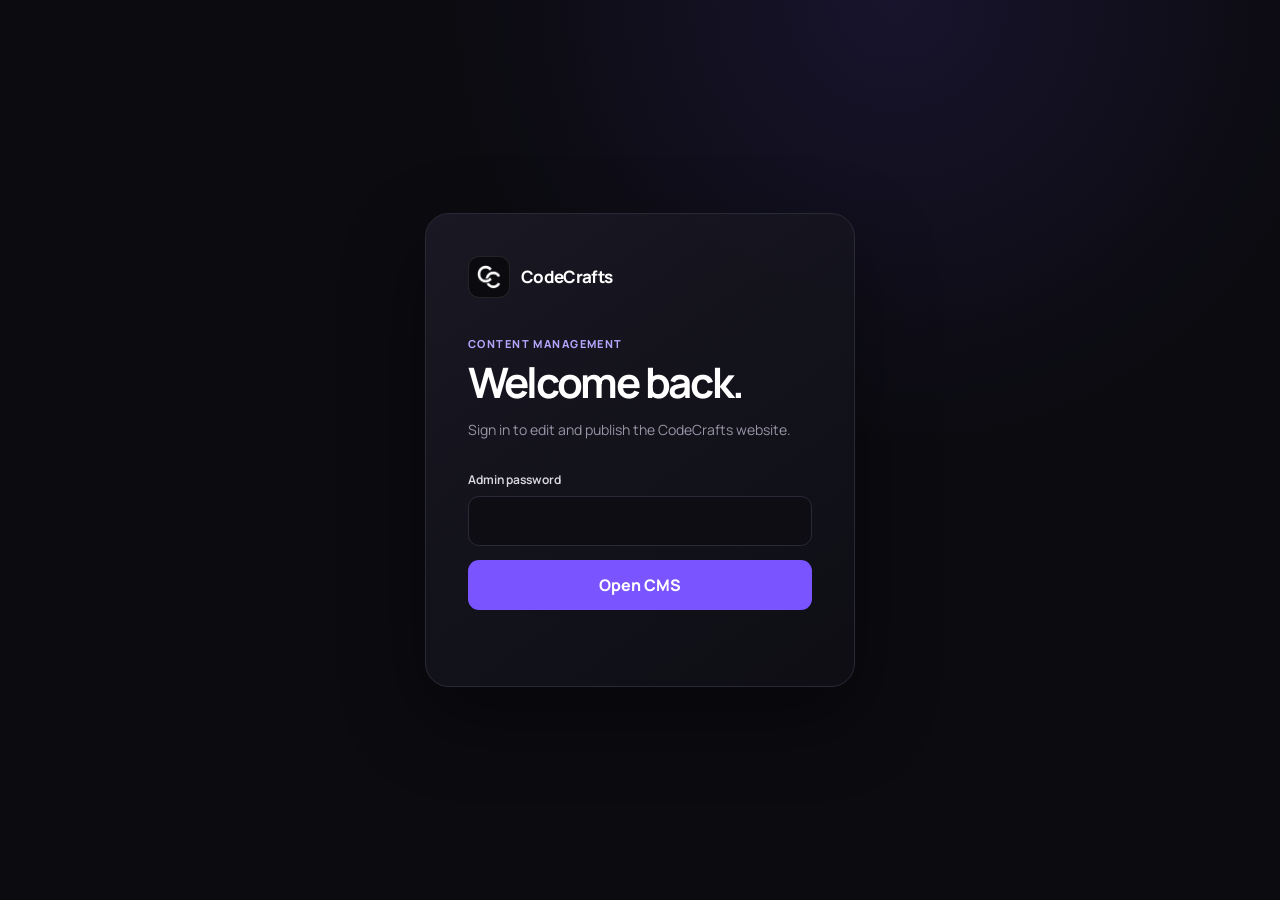
==== admin/index.html @ f63d1296 "Refine CMS editing and live preview" ====
<!doctype html>
<html lang="en">
<head>
  <meta charset="utf-8">
  <meta name="viewport" content="width=device-width, initial-scale=1">
  <meta name="robots" content="noindex,nofollow,noarchive">
  <title>CodeCrafts CMS</title>
  <link rel="icon" href="/assets/favicon-32.png" sizes="32x32">
  <link rel="stylesheet" href="/admin/admin.css">
</head>
<body>
  <main class="login-view" id="login-view">
    <form class="login-card" id="login-form">
      <div class="admin-brand"><img src="/assets/codecrafts-mark-white.png" alt=""><span>CodeCrafts</span></div>
      <p class="eyebrow">Content management</p>
      <h1>Welcome back.</h1>
      <p>Sign in to edit and publish the CodeCrafts website.</p>
      <label>Admin password<input id="password" name="password" type="password" autocomplete="current-password" required></label>
      <button type="submit">Open CMS</button>
      <p class="form-message" id="login-message" role="status"></p>
    </form>
  </main>

  <div class="cms-app" id="cms-app" hidden>
    <aside class="cms-sidebar">
      <a class="admin-brand" href="/" target="_blank" rel="noopener"><img src="/assets/codecrafts-mark-white.png" alt=""><span>CodeCrafts</span></a>
      <div class="sidebar-title"><p>Website CMS</p><span>Edit content without touching code.</span></div>
      <nav id="cms-nav" aria-label="CMS sections"></nav>
      <div class="sidebar-bottom">
        <a href="/" target="_blank" rel="noopener">View website</a>
        <button type="button" id="logout-button">Sign out</button>
      </div>
    </aside>

    <main class="cms-main">
      <header class="cms-header">
        <div><p class="eyebrow" id="section-eyebrow">Website content</p><h1 id="section-title">General</h1></div>
        <div class="publish-area">
          <span class="save-state" id="save-state">Saved</span>
          <button class="mobile-preview-link" id="mobile-preview-button" type="button">Live preview</button>
          <button class="publish-button" id="publish-button" type="button" disabled>Publish changes</button>
        </div>
      </header>

      <div class="cms-notice" id="cms-notice" hidden></div>
      <section class="editor" id="editor" aria-live="polite"></section>
    </main>

    <section class="cms-preview" aria-label="Live website preview">
      <header class="preview-header">
        <div class="preview-status"><span aria-hidden="true"></span><div><strong>Live preview</strong><small>Only you can see unpublished changes</small></div></div>
        <div class="preview-actions">
          <div class="preview-sizes" aria-label="Preview size">
            <button class="active" type="button" data-preview-size="desktop">Desktop</button>
            <button type="button" data-preview-size="tablet">Tablet</button>
            <button type="button" data-preview-size="mobile">Mobile</button>
          </div>
          <a id="open-preview" href="/" target="_blank" rel="noopener">Open page <span aria-hidden="true">↗</span></a>
          <button class="preview-close" id="preview-close" type="button" aria-label="Close live preview">Close</button>
        </div>
      </header>
      <div class="preview-canvas" data-preview-size="desktop">
        <iframe id="preview-frame" src="/" title="CodeCrafts live website preview"></iframe>
      </div>
    </section>
  </div>

  <template id="loading-template"><div class="loading"><span></span><p>Loading website content...</p></div></template>
  <script src="/admin/admin.js" defer></script>
</body>
</html>
---- admin/admin.css ----
@font-face{font-family:Manrope;src:url('/assets/vendor/manrope-latin-variable.woff2') format('woff2');font-weight:200 800;font-style:normal;font-display:swap}
:root{--ink:#0b0b10;--panel:#121219;--panel-2:#191824;--line:#2a2936;--muted:#9895a6;--paper:#f5f4f1;--white:#fff;--violet:#7954ff;--violet-soft:#b6a6ff;--danger:#ff817a;--success:#74d8a2}
*{box-sizing:border-box}
html{background:var(--ink);color:var(--white);font-family:Manrope,Arial,sans-serif}
body{margin:0;min-height:100vh;overflow-x:hidden;background:radial-gradient(circle at 70% 0,rgba(121,84,255,.12),transparent 35%),var(--ink)}
button,input,textarea{font:inherit}
button{cursor:pointer}
[hidden]{display:none!important}
.login-view{min-height:100vh;display:grid;grid-template-columns:minmax(0,1fr);place-content:center;padding:24px}
.login-card{width:min(100%,430px);min-width:0;justify-self:center;padding:42px;border:1px solid var(--line);border-radius:24px;background:linear-gradient(145deg,rgba(25,24,36,.98),rgba(14,14,20,.98));box-shadow:0 30px 80px rgba(0,0,0,.35)}
.admin-brand{display:flex;align-items:center;gap:11px;color:#fff;text-decoration:none;font-size:17px;font-weight:750;letter-spacing:-.04em}
.admin-brand img{width:42px;height:42px;padding:8px;border:1px solid rgba(255,255,255,.1);border-radius:11px;background:#0a0a0f;object-fit:contain}
.eyebrow{margin:0 0 10px;color:var(--violet-soft);font-size:11px;font-weight:750;letter-spacing:.13em;text-transform:uppercase}
.login-card>.eyebrow{margin-top:38px}
.login-card h1{margin:0;font-size:42px;line-height:1;letter-spacing:-.055em}
.login-card>p:not(.eyebrow):not(.form-message){margin:16px 0 30px;color:var(--muted);font-size:14px;line-height:1.6}
.login-card label{display:grid;gap:8px;color:#d8d6df;font-size:12px;font-weight:650}
.login-card input,.field input,.field textarea{width:100%;border:1px solid var(--line);border-radius:11px;outline:0;background:#0d0d13;color:#fff;transition:border-color .2s,box-shadow .2s}
.login-card input{height:50px;padding:0 15px}
.login-card input:focus,.field input:focus,.field textarea:focus{border-color:var(--violet);box-shadow:0 0 0 3px rgba(121,84,255,.13)}
.login-card button,.publish-button{border:0;border-radius:11px;background:var(--violet);color:#fff;font-weight:750}
.login-card button{width:100%;height:50px;margin-top:14px}
.form-message{min-height:20px;margin:14px 0 0;color:var(--danger);font-size:12px}
.cms-app{height:100vh;display:grid;grid-template-columns:216px clamp(480px,30vw,560px) minmax(480px,1fr);overflow:hidden}
.cms-sidebar{position:sticky;top:0;height:100vh;padding:24px 18px 18px;border-right:1px solid var(--line);background:rgba(8,8,12,.92);backdrop-filter:blur(18px);display:flex;flex-direction:column}
.cms-sidebar>.admin-brand{padding:0 8px}
.sidebar-title{margin:34px 8px 18px}
.sidebar-title p{margin:0 0 5px;font-size:12px;font-weight:750}
.sidebar-title span{color:#777483;font-size:11px;line-height:1.5}
#cms-nav{display:grid;gap:4px}
#cms-nav button{display:flex;align-items:center;gap:11px;width:100%;padding:11px 13px;border:0;border-radius:9px;background:transparent;color:#9794a3;text-align:left;font-size:13px;font-weight:600}
#cms-nav button::before{content:'';width:7px;height:7px;border:1px solid #53505f;border-radius:50%}
#cms-nav button:hover{background:#15141d;color:#fff}
#cms-nav button.active{background:#1d192c;color:#fff}
#cms-nav button.active::before{border-color:var(--violet);background:var(--violet);box-shadow:0 0 0 4px rgba(121,84,255,.12)}
.sidebar-bottom{margin-top:auto;padding:18px 8px 0;border-top:1px solid var(--line);display:flex;justify-content:space-between;gap:10px}
.sidebar-bottom a,.sidebar-bottom button{border:0;background:none;color:#858190;font-size:11px;text-decoration:none}
.sidebar-bottom a:hover,.sidebar-bottom button:hover{color:#fff}
.cms-main{height:100vh;min-width:0;padding:34px 30px 80px;overflow-y:auto;scrollbar-gutter:stable}
.cms-header{position:sticky;top:0;z-index:10;margin:-34px -30px 30px;padding:23px 30px 19px;border-bottom:1px solid rgba(42,41,54,.8);background:rgba(11,11,16,.94);backdrop-filter:blur(18px);display:flex;align-items:center;justify-content:space-between;gap:18px}
.cms-header h1{margin:0;font-size:31px;letter-spacing:-.05em}
.publish-area{display:flex;align-items:center;gap:10px}
.save-state{color:var(--muted);font-size:11px}
.save-state.dirty{color:#efc873}
.save-state.success{color:var(--success)}
.publish-button{min-height:42px;padding:11px 16px;white-space:nowrap;box-shadow:0 10px 30px rgba(121,84,255,.2);transition:opacity .2s,transform .2s,background .2s}
.publish-button:not(:disabled):hover{transform:translateY(-1px);background:#8867ff}
.publish-button:disabled{cursor:not-allowed;opacity:.38;box-shadow:none}
.mobile-preview-link{display:none;padding:0;border:0;background:transparent;color:#c9c5d1;font-size:11px;font-weight:700}
.cms-notice{max-width:100%;margin-bottom:24px;padding:15px 17px;border:1px solid #4a3e27;border-radius:11px;background:#1d1911;color:#e6ca8c;font-size:12px;line-height:1.55;white-space:normal;overflow-wrap:anywhere}
.editor{min-width:0;max-width:100%}
.editor-group{width:100%;min-width:0;max-width:100%;margin-bottom:28px;padding:0;border:0;background:transparent}
.editor-group>.group-heading{display:flex;align-items:start;justify-content:space-between;gap:20px;margin-bottom:21px;padding-bottom:17px;border-bottom:1px solid var(--line)}
.group-heading h2,.group-heading h3{margin:0;text-transform:capitalize;letter-spacing:-.035em}
.group-heading h2{font-size:20px}.group-heading h3{font-size:15px}
.group-heading p{margin:4px 0 0;color:var(--muted);font-size:11px}
.field-grid{display:grid;grid-template-columns:repeat(2,minmax(0,1fr));gap:20px 16px;min-width:0}
.field{display:grid;gap:8px;min-width:0}
.field.full{grid-column:1/-1}
.field label{color:#b9b6c2;font-size:11px;font-weight:700;text-transform:capitalize}
.field input,.field textarea{padding:13px 14px;font-size:13px;line-height:1.5}
.field input{height:48px}.field textarea{min-height:106px;resize:vertical}
.content-panel{grid-column:1/-1;min-width:0;max-width:100%;border:1px solid var(--line);border-radius:14px;background:linear-gradient(145deg,rgba(25,24,36,.72),rgba(15,15,21,.72));overflow:hidden}
.content-panel>summary{list-style:none;display:flex;align-items:center;justify-content:space-between;gap:16px;padding:17px 19px;cursor:pointer;color:#f4f2f8;font-size:14px;font-weight:720;text-transform:capitalize;user-select:none}
.content-panel>summary::-webkit-details-marker{display:none}
.content-panel>summary::after{content:'+';display:grid;place-items:center;width:24px;height:24px;border:1px solid #3a3748;border-radius:50%;color:#9d98aa;font-size:16px;font-weight:400;transition:color .2s}
.content-panel[open]>summary::after{content:'−';color:var(--violet-soft)}
.content-panel[open]>summary{border-bottom:1px solid var(--line)}
.content-panel__body{padding:20px}
.media-field{display:grid;grid-template-columns:minmax(0,1fr) auto;gap:8px}.media-upload{position:relative;display:grid;place-items:center;min-width:88px;padding:0 12px;border:1px solid var(--line);border-radius:10px;background:#191822;color:#bbb7c7;font-size:10px;font-weight:700;overflow:hidden}.media-upload:hover{border-color:#4e4965;color:#fff}.media-upload input{position:absolute;inset:0;width:100%;height:100%;opacity:0;cursor:pointer}
.field-note{color:#686574;font-size:10px}
.repeater{display:grid;gap:14px}
.repeater-item{position:relative;padding:18px;border:1px solid #302e3e;border-radius:13px;background:rgba(9,9,14,.62)}
.repeater-item>.group-heading{margin-bottom:16px;padding-bottom:12px}
.item-actions{display:flex;gap:6px}
.icon-button,.add-button{border:1px solid var(--line);background:#181722;color:#aaa7b5}
.icon-button{width:29px;height:29px;border-radius:8px}
.icon-button:hover,.add-button:hover{border-color:#4e4965;color:#fff}
.icon-button.danger:hover{border-color:#76413f;color:var(--danger)}
.add-button{margin-top:12px;padding:9px 12px;border-radius:8px;font-size:11px;font-weight:650}
.primitive-list{display:grid;gap:8px}
.primitive-row{display:grid;grid-template-columns:minmax(0,1fr) 32px;gap:8px}
.primitive-row input{height:40px;padding:0 11px;border:1px solid var(--line);border-radius:8px;background:#0d0d13;color:#fff;outline:0}
.loading{display:grid;place-items:center;gap:12px;padding:80px;color:var(--muted);font-size:12px}.loading span{width:24px;height:24px;border:2px solid #353241;border-top-color:var(--violet);border-radius:50%;animation:spin .8s linear infinite}@keyframes spin{to{transform:rotate(360deg)}}
.cms-preview{height:100vh;min-width:0;border-left:1px solid var(--line);background:#e7e5e1;display:grid;grid-template-rows:70px minmax(0,1fr)}
.preview-header{position:relative;z-index:2;padding:0 20px;border-bottom:1px solid #d8d5cf;background:#faf9f6;color:#111;display:flex;align-items:center;justify-content:space-between;gap:18px}
.preview-status{display:flex;align-items:flex-start;gap:9px}.preview-status>span{width:10px;height:10px;margin-top:3px;border-radius:50%;background:#19b877;box-shadow:0 0 0 4px rgba(25,184,119,.12)}.preview-status div{display:grid;gap:2px}.preview-status strong{font-size:12px}.preview-status small{color:#77716c;font-size:9px}
.preview-actions{display:flex;align-items:center;gap:10px}.preview-actions>a{padding:11px 13px;border-radius:8px;background:#121117;color:#fff;text-decoration:none;font-size:10px;font-weight:750;white-space:nowrap}.preview-actions>a span{margin-left:8px;color:var(--violet-soft)}
.preview-sizes{display:flex;padding:3px;border:1px solid #dfdcd6;border-radius:9px;background:#efede9}.preview-sizes button{height:28px;padding:0 9px;border:0;border-radius:6px;background:transparent;color:#77716c;font-size:9px;font-weight:700}.preview-sizes button:hover{color:#111}.preview-sizes button.active{background:#fff;color:#111;box-shadow:0 1px 5px rgba(30,24,18,.1)}
.preview-close{display:none;height:34px;padding:0 11px;border:1px solid #d5d1cb;border-radius:8px;background:#fff;color:#111;font-size:10px;font-weight:750}
.preview-canvas{min-width:0;min-height:0;padding:0;background:#dfddd8;display:flex;justify-content:center;overflow:auto;transition:padding .25s}
.preview-canvas iframe{width:100%;height:100%;flex:0 0 auto;border:0;background:#f6f5f2;box-shadow:0 0 0 1px rgba(20,18,16,.08);transition:width .25s,border-radius .25s}
.preview-canvas[data-preview-size="tablet"]{padding:24px}.preview-canvas[data-preview-size="tablet"] iframe{width:min(100%,768px);height:1024px;border-radius:14px}
.preview-canvas[data-preview-size="mobile"]{padding:24px}.preview-canvas[data-preview-size="mobile"] iframe{width:min(100%,390px);height:844px;border-radius:18px}
@media(max-width:1450px) and (min-width:1181px){.cms-app{grid-template-columns:190px minmax(430px,490px) minmax(420px,1fr)}.cms-main{padding-inline:24px}.cms-header{margin-inline:-24px;padding-inline:24px}.preview-sizes button{padding-inline:7px}}
@media(max-width:1180px) and (min-width:821px){.cms-app{grid-template-columns:210px minmax(0,1fr)}.cms-preview{display:none}.mobile-preview-link{display:inline}.field-grid{grid-template-columns:repeat(2,minmax(0,1fr))}}
@media(max-width:820px){.cms-app{display:block;width:100%;height:auto;max-width:100%;overflow:hidden}.cms-sidebar{position:static;width:100%;min-width:0;max-width:100%;height:auto;padding:16px;border-right:0;border-bottom:1px solid var(--line);overflow:hidden}.cms-sidebar>.admin-brand,.sidebar-title{display:none}#cms-nav{display:flex;width:100%;min-width:0;max-width:100%;overflow-x:auto;overflow-y:hidden;padding-bottom:3px}#cms-nav button{flex:0 0 auto;width:auto;white-space:nowrap}.sidebar-bottom{display:none}.cms-main{width:100%;height:auto;min-width:0;max-width:100%;padding:24px 16px 60px;overflow:hidden}.cms-header{top:0;width:auto;min-width:0;margin:-24px -16px 25px;padding:17px 16px}.cms-header h1{min-width:0;font-size:22px}.cms-header .eyebrow{display:none}.publish-area{flex:0 0 auto;gap:9px}.save-state{display:none}.publish-button{padding:10px 12px;font-size:11px}.cms-notice,.editor{width:100%;min-width:0;max-width:100%}.field-grid{grid-template-columns:minmax(0,1fr)}.field{grid-column:1;min-width:0}.editor-group{padding:17px}.login-card{padding:28px}.media-field{grid-template-columns:1fr}.media-upload{height:40px}.cms-preview{display:none}}

@media(max-width:820px){.mobile-preview-link{display:inline}.editor-group{padding:0}.content-panel__body{padding:16px}.cms-sidebar{padding-block:14px}.cms-main{width:100vw;max-width:100vw}.cms-header{width:100vw;display:grid;grid-template-columns:minmax(0,1fr) auto}.cms-notice,.editor{width:calc(100vw - 32px);max-width:calc(100vw - 32px)}.field input,.field textarea{min-width:0;max-width:100%}}
@media(max-width:520px){.cms-header{align-items:center}.cms-header h1{font-size:20px}.mobile-preview-link{display:inline;font-size:10px}.publish-button{min-width:82px;min-height:38px;padding:9px 11px;font-size:0}.publish-button::after{content:'Publish';font-size:11px}.publish-button[data-publishing="true"]::after{content:'Publishing…'}.content-panel>summary{padding:15px 16px}.repeater-item{padding:14px}}

@media(max-width:1180px){.cms-app.preview-open .cms-preview{position:fixed;inset:0;z-index:100;display:grid;width:100vw;height:100vh;border:0}.cms-app.preview-open .preview-close{display:inline-block}.cms-app.preview-open .preview-header{padding-inline:16px}.cms-app.preview-open .preview-canvas{min-height:0}}
@media(max-width:700px){.cms-app.preview-open .preview-header{gap:8px}.cms-app.preview-open .preview-status small,.cms-app.preview-open .preview-sizes{display:none}.cms-app.preview-open .preview-actions{gap:6px}.cms-app.preview-open .preview-actions>a{padding-inline:10px}}
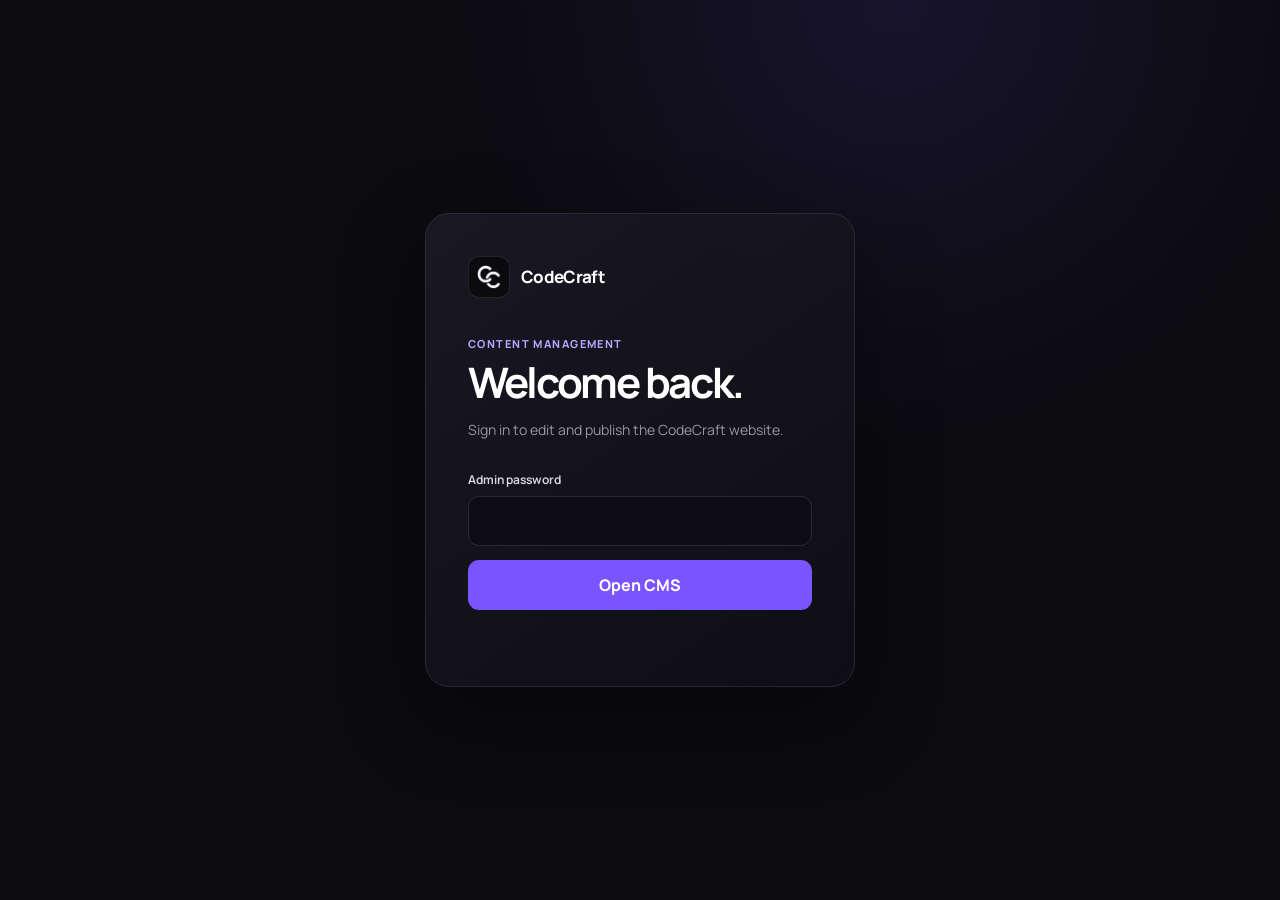
==== commit ea884a97: "Add CRM and AI automation service positioning" ====
--- a/admin/index.html
+++ b/admin/index.html
@@ -4,17 +4,18 @@
   <meta charset="utf-8">
   <meta name="viewport" content="width=device-width, initial-scale=1">
   <meta name="robots" content="noindex,nofollow,noarchive">
-  <title>CodeCrafts CMS</title>
-  <link rel="icon" href="/assets/favicon-32.png" sizes="32x32">
+  <title>CodeCraft CMS</title>
+  <link rel="icon" type="image/png" sizes="256x256" href="/assets/codecrafts-favicon.png">
+  <link rel="apple-touch-icon" href="/assets/codecrafts-favicon.png">
   <link rel="stylesheet" href="/admin/admin.css">
 </head>
 <body>
   <main class="login-view" id="login-view">
     <form class="login-card" id="login-form">
-      <div class="admin-brand"><img src="/assets/codecrafts-mark-white.png" alt=""><span>CodeCrafts</span></div>
+      <div class="admin-brand"><img src="/assets/codecrafts-mark-white.png" alt=""><span>CodeCraft</span></div>
       <p class="eyebrow">Content management</p>
       <h1>Welcome back.</h1>
-      <p>Sign in to edit and publish the CodeCrafts website.</p>
+      <p>Sign in to edit and publish the CodeCraft website.</p>
       <label>Admin password<input id="password" name="password" type="password" autocomplete="current-password" required></label>
       <button type="submit">Open CMS</button>
       <p class="form-message" id="login-message" role="status"></p>
@@ -23,8 +24,11 @@
 
   <div class="cms-app" id="cms-app" hidden>
     <aside class="cms-sidebar">
-      <a class="admin-brand" href="/" target="_blank" rel="noopener"><img src="/assets/codecrafts-mark-white.png" alt=""><span>CodeCrafts</span></a>
-      <div class="sidebar-title"><p>Website CMS</p><span>Edit content without touching code.</span></div>
+      <a class="admin-brand" href="/" target="_blank" rel="noopener"><img src="/assets/codecrafts-mark-white.png" alt=""><span>CodeCraft</span></a>
+      <div class="sidebar-context">
+        <p id="section-eyebrow">Website content</p>
+        <div><strong id="section-title">General</strong><span class="save-state" id="save-state">Saved</span></div>
+      </div>
       <nav id="cms-nav" aria-label="CMS sections"></nav>
       <div class="sidebar-bottom">
         <a href="/" target="_blank" rel="noopener">View website</a>
@@ -33,22 +37,17 @@
     </aside>
 
     <main class="cms-main">
-      <header class="cms-header">
-        <div><p class="eyebrow" id="section-eyebrow">Website content</p><h1 id="section-title">General</h1></div>
-        <div class="publish-area">
-          <span class="save-state" id="save-state">Saved</span>
-          <button class="mobile-preview-link" id="mobile-preview-button" type="button">Live preview</button>
-          <button class="publish-button" id="publish-button" type="button" disabled>Publish changes</button>
-        </div>
-      </header>
-
       <div class="cms-notice" id="cms-notice" hidden></div>
       <section class="editor" id="editor" aria-live="polite"></section>
+      <div class="publish-area">
+        <button class="mobile-preview-link" id="mobile-preview-button" type="button">Live preview</button>
+        <button class="publish-button" id="publish-button" type="button" disabled>Publish changes</button>
+      </div>
     </main>
 
     <section class="cms-preview" aria-label="Live website preview">
       <header class="preview-header">
-        <div class="preview-status"><span aria-hidden="true"></span><div><strong>Live preview</strong><small>Only you can see unpublished changes</small></div></div>
+        <div class="preview-status"><span aria-hidden="true"></span><div><strong>Click content to edit</strong><small>Select any highlighted text, image or section</small></div></div>
         <div class="preview-actions">
           <div class="preview-sizes" aria-label="Preview size">
             <button class="active" type="button" data-preview-size="desktop">Desktop</button>
--- a/admin/admin.css
+++ b/admin/admin.css
@@ -1,5 +1,5 @@
 @font-face{font-family:Manrope;src:url('/assets/vendor/manrope-latin-variable.woff2') format('woff2');font-weight:200 800;font-style:normal;font-display:swap}
-:root{--ink:#0b0b10;--panel:#121219;--panel-2:#191824;--line:#2a2936;--muted:#9895a6;--paper:#f5f4f1;--white:#fff;--violet:#7954ff;--violet-soft:#b6a6ff;--danger:#ff817a;--success:#74d8a2}
+:root{--ink:#0b0b10;--panel:#121219;--panel-2:#191824;--line:#2a2936;--muted:#9895a6;--paper:#f5f4f1;--white:#fff;--violet:#7954ff;--violet-soft:#b6a6ff;--danger:#ff817a;--success:#74d8a2;--cms-sidebar:216px;--cms-editor:clamp(480px,30vw,560px)}
 *{box-sizing:border-box}
 html{background:var(--ink);color:var(--white);font-family:Manrope,Arial,sans-serif}
 body{margin:0;min-height:100vh;overflow-x:hidden;background:radial-gradient(circle at 70% 0,rgba(121,84,255,.12),transparent 35%),var(--ink)}
@@ -21,14 +21,16 @@
 .login-card button,.publish-button{border:0;border-radius:11px;background:var(--violet);color:#fff;font-weight:750}
 .login-card button{width:100%;height:50px;margin-top:14px}
 .form-message{min-height:20px;margin:14px 0 0;color:var(--danger);font-size:12px}
-.cms-app{height:100vh;display:grid;grid-template-columns:216px clamp(480px,30vw,560px) minmax(480px,1fr);overflow:hidden}
-.cms-sidebar{position:sticky;top:0;height:100vh;padding:24px 18px 18px;border-right:1px solid var(--line);background:rgba(8,8,12,.92);backdrop-filter:blur(18px);display:flex;flex-direction:column}
+.cms-app{height:100vh;display:grid;grid-template-columns:var(--cms-sidebar) var(--cms-editor) minmax(480px,1fr);overflow:hidden}
+.cms-sidebar{position:sticky;top:0;height:100vh;padding:20px 18px 18px;border-right:1px solid var(--line);background:rgba(8,8,12,.92);backdrop-filter:blur(18px);display:flex;flex-direction:column}
 .cms-sidebar>.admin-brand{padding:0 8px}
-.sidebar-title{margin:34px 8px 18px}
-.sidebar-title p{margin:0 0 5px;font-size:12px;font-weight:750}
-.sidebar-title span{color:#777483;font-size:11px;line-height:1.5}
-#cms-nav{display:grid;gap:4px}
-#cms-nav button{display:flex;align-items:center;gap:11px;width:100%;padding:11px 13px;border:0;border-radius:9px;background:transparent;color:#9794a3;text-align:left;font-size:13px;font-weight:600}
+.sidebar-context{margin:26px 8px 14px;padding:0 0 14px;border-bottom:1px solid var(--line)}
+.sidebar-context p{margin:0 0 7px;color:#777483;font-size:9px;font-weight:700;line-height:1.35;letter-spacing:.06em;text-transform:uppercase}
+.sidebar-context>div{display:flex;align-items:baseline;justify-content:space-between;gap:10px}
+.sidebar-context strong{display:block;color:#fff;font-size:17px;line-height:1.15;letter-spacing:-.035em}
+.sidebar-context .save-state{flex:0 0 auto;font-size:9px}
+#cms-nav{display:grid;gap:2px}
+#cms-nav button{display:flex;align-items:center;gap:11px;width:100%;padding:10px 13px;border:0;border-radius:9px;background:transparent;color:#9794a3;text-align:left;font-size:13px;font-weight:600}
 #cms-nav button::before{content:'';width:7px;height:7px;border:1px solid #53505f;border-radius:50%}
 #cms-nav button:hover{background:#15141d;color:#fff}
 #cms-nav button.active{background:#1d192c;color:#fff}
@@ -36,10 +38,10 @@
 .sidebar-bottom{margin-top:auto;padding:18px 8px 0;border-top:1px solid var(--line);display:flex;justify-content:space-between;gap:10px}
 .sidebar-bottom a,.sidebar-bottom button{border:0;background:none;color:#858190;font-size:11px;text-decoration:none}
 .sidebar-bottom a:hover,.sidebar-bottom button:hover{color:#fff}
-.cms-main{height:100vh;min-width:0;padding:34px 30px 80px;overflow-y:auto;scrollbar-gutter:stable}
+.cms-main{height:100vh;min-width:0;padding:30px 30px 100px;overflow-y:auto;scrollbar-gutter:stable}
 .cms-header{position:sticky;top:0;z-index:10;margin:-34px -30px 30px;padding:23px 30px 19px;border-bottom:1px solid rgba(42,41,54,.8);background:rgba(11,11,16,.94);backdrop-filter:blur(18px);display:flex;align-items:center;justify-content:space-between;gap:18px}
 .cms-header h1{margin:0;font-size:31px;letter-spacing:-.05em}
-.publish-area{display:flex;align-items:center;gap:10px}
+.publish-area{position:fixed;z-index:30;left:calc(var(--cms-sidebar) + var(--cms-editor) - 24px);bottom:22px;transform:translateX(-100%);display:flex;align-items:center;gap:10px;padding:7px;border:1px solid rgba(70,66,84,.72);border-radius:14px;background:rgba(17,16,24,.92);box-shadow:0 18px 45px rgba(0,0,0,.34);backdrop-filter:blur(18px)}
 .save-state{color:var(--muted);font-size:11px}
 .save-state.dirty{color:#efc873}
 .save-state.success{color:var(--success)}
@@ -60,6 +62,8 @@
 .field label{color:#b9b6c2;font-size:11px;font-weight:700;text-transform:capitalize}
 .field input,.field textarea{padding:13px 14px;font-size:13px;line-height:1.5}
 .field input{height:48px}.field textarea{min-height:106px;resize:vertical}
+.field.located{position:relative;animation:locateField 1.4s ease}.field.located label{color:#c6baff}.field.located input,.field.located textarea{border-color:var(--violet);box-shadow:0 0 0 3px rgba(121,84,255,.16)}
+@keyframes locateField{0%{transform:translateX(0)}25%{transform:translateX(3px)}50%{transform:translateX(-2px)}100%{transform:translateX(0)}}
 .content-panel{grid-column:1/-1;min-width:0;max-width:100%;border:1px solid var(--line);border-radius:14px;background:linear-gradient(145deg,rgba(25,24,36,.72),rgba(15,15,21,.72));overflow:hidden}
 .content-panel>summary{list-style:none;display:flex;align-items:center;justify-content:space-between;gap:16px;padding:17px 19px;cursor:pointer;color:#f4f2f8;font-size:14px;font-weight:720;text-transform:capitalize;user-select:none}
 .content-panel>summary::-webkit-details-marker{display:none}
@@ -67,6 +71,7 @@
 .content-panel[open]>summary::after{content:'−';color:var(--violet-soft)}
 .content-panel[open]>summary{border-bottom:1px solid var(--line)}
 .content-panel__body{padding:20px}
+.content-panel.located{border-color:var(--violet);box-shadow:0 0 0 3px rgba(121,84,255,.12)}
 .media-field{display:grid;grid-template-columns:minmax(0,1fr) auto;gap:8px}.media-upload{position:relative;display:grid;place-items:center;min-width:88px;padding:0 12px;border:1px solid var(--line);border-radius:10px;background:#191822;color:#bbb7c7;font-size:10px;font-weight:700;overflow:hidden}.media-upload:hover{border-color:#4e4965;color:#fff}.media-upload input{position:absolute;inset:0;width:100%;height:100%;opacity:0;cursor:pointer}
 .field-note{color:#686574;font-size:10px}
 .repeater{display:grid;gap:14px}
@@ -92,9 +97,10 @@
 .preview-canvas iframe{width:100%;height:100%;flex:0 0 auto;border:0;background:#f6f5f2;box-shadow:0 0 0 1px rgba(20,18,16,.08);transition:width .25s,border-radius .25s}
 .preview-canvas[data-preview-size="tablet"]{padding:24px}.preview-canvas[data-preview-size="tablet"] iframe{width:min(100%,768px);height:1024px;border-radius:14px}
 .preview-canvas[data-preview-size="mobile"]{padding:24px}.preview-canvas[data-preview-size="mobile"] iframe{width:min(100%,390px);height:844px;border-radius:18px}
-@media(max-width:1450px) and (min-width:1181px){.cms-app{grid-template-columns:190px minmax(430px,490px) minmax(420px,1fr)}.cms-main{padding-inline:24px}.cms-header{margin-inline:-24px;padding-inline:24px}.preview-sizes button{padding-inline:7px}}
+@media(max-width:1450px) and (min-width:1181px){:root{--cms-sidebar:190px;--cms-editor:clamp(430px,34vw,490px)}.cms-main{padding-inline:24px}.preview-sizes button{padding-inline:7px}}
 @media(max-width:1180px) and (min-width:821px){.cms-app{grid-template-columns:210px minmax(0,1fr)}.cms-preview{display:none}.mobile-preview-link{display:inline}.field-grid{grid-template-columns:repeat(2,minmax(0,1fr))}}
-@media(max-width:820px){.cms-app{display:block;width:100%;height:auto;max-width:100%;overflow:hidden}.cms-sidebar{position:static;width:100%;min-width:0;max-width:100%;height:auto;padding:16px;border-right:0;border-bottom:1px solid var(--line);overflow:hidden}.cms-sidebar>.admin-brand,.sidebar-title{display:none}#cms-nav{display:flex;width:100%;min-width:0;max-width:100%;overflow-x:auto;overflow-y:hidden;padding-bottom:3px}#cms-nav button{flex:0 0 auto;width:auto;white-space:nowrap}.sidebar-bottom{display:none}.cms-main{width:100%;height:auto;min-width:0;max-width:100%;padding:24px 16px 60px;overflow:hidden}.cms-header{top:0;width:auto;min-width:0;margin:-24px -16px 25px;padding:17px 16px}.cms-header h1{min-width:0;font-size:22px}.cms-header .eyebrow{display:none}.publish-area{flex:0 0 auto;gap:9px}.save-state{display:none}.publish-button{padding:10px 12px;font-size:11px}.cms-notice,.editor{width:100%;min-width:0;max-width:100%}.field-grid{grid-template-columns:minmax(0,1fr)}.field{grid-column:1;min-width:0}.editor-group{padding:17px}.login-card{padding:28px}.media-field{grid-template-columns:1fr}.media-upload{height:40px}.cms-preview{display:none}}
+@media(max-width:1180px){.publish-area{left:auto;right:22px;transform:none}}
+@media(max-width:820px){.cms-app{display:block;width:100%;height:auto;max-width:100%;overflow:hidden}.cms-sidebar{position:static;width:100%;min-width:0;max-width:100%;height:auto;padding:16px;border-right:0;border-bottom:1px solid var(--line);overflow:hidden}.cms-sidebar>.admin-brand{display:none}.sidebar-context{margin:0 0 10px;padding:0 4px 10px}.sidebar-context p{margin:0 0 4px}.sidebar-context strong{font-size:17px}.sidebar-context .save-state{display:none}#cms-nav{display:flex;width:100%;min-width:0;max-width:100%;overflow-x:auto;overflow-y:hidden;padding-bottom:3px}#cms-nav button{flex:0 0 auto;width:auto;white-space:nowrap}.sidebar-bottom{display:none}.cms-main{width:100%;height:auto;min-width:0;max-width:100%;padding:24px 16px 100px;overflow:hidden}.publish-area{right:16px;bottom:16px;gap:9px}.publish-button{padding:10px 12px;font-size:11px}.cms-notice,.editor{width:100%;min-width:0;max-width:100%}.field-grid{grid-template-columns:minmax(0,1fr)}.field{grid-column:1;min-width:0}.editor-group{padding:17px}.login-card{padding:28px}.media-field{grid-template-columns:1fr}.media-upload{height:40px}.cms-preview{display:none}}
 
 @media(max-width:820px){.mobile-preview-link{display:inline}.editor-group{padding:0}.content-panel__body{padding:16px}.cms-sidebar{padding-block:14px}.cms-main{width:100vw;max-width:100vw}.cms-header{width:100vw;display:grid;grid-template-columns:minmax(0,1fr) auto}.cms-notice,.editor{width:calc(100vw - 32px);max-width:calc(100vw - 32px)}.field input,.field textarea{min-width:0;max-width:100%}}
 @media(max-width:520px){.cms-header{align-items:center}.cms-header h1{font-size:20px}.mobile-preview-link{display:inline;font-size:10px}.publish-button{min-width:82px;min-height:38px;padding:9px 11px;font-size:0}.publish-button::after{content:'Publish';font-size:11px}.publish-button[data-publishing="true"]::after{content:'Publishing…'}.content-panel>summary{padding:15px 16px}.repeater-item{padding:14px}}
